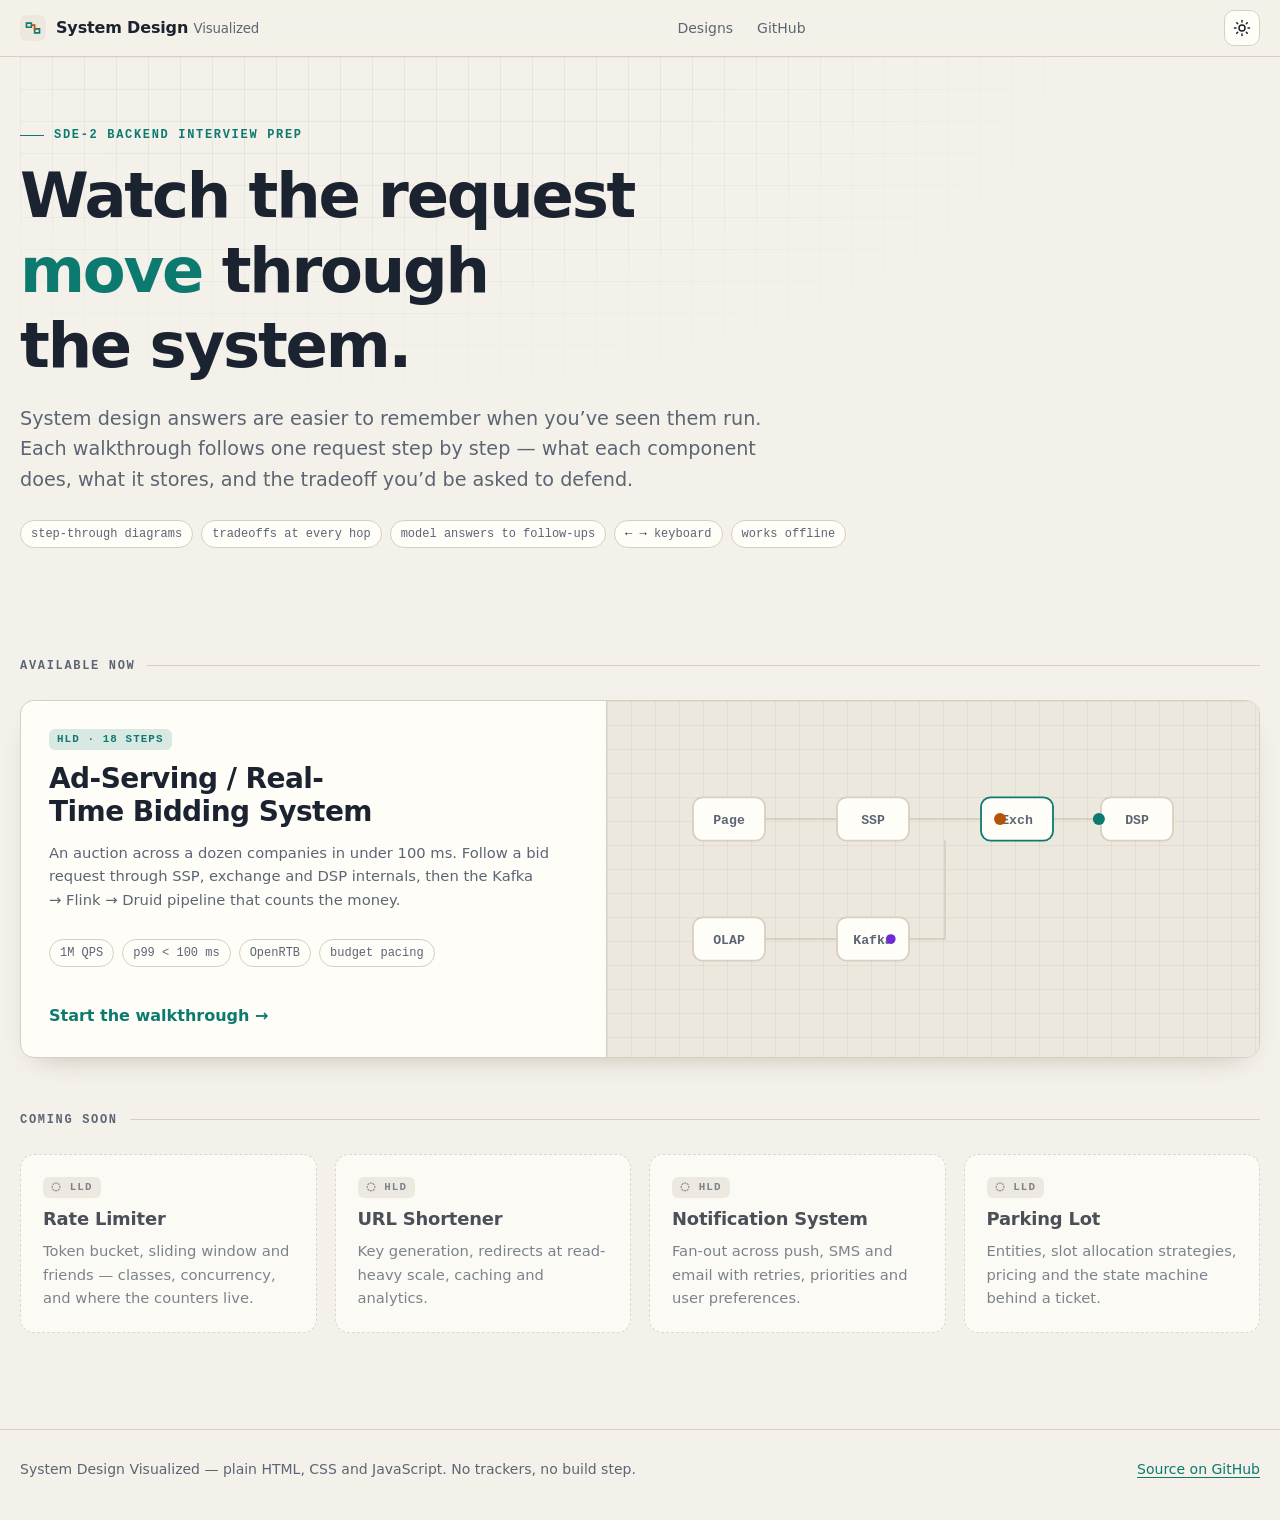
==== index.html @ bc191d5d "Build System Design Visualized: animation engine, landing page and RTB walkthrough - assets/engine.j" ====
<!doctype html>
<html lang="en">
<head>
  <meta charset="utf-8">
  <meta name="viewport" content="width=device-width, initial-scale=1">
  <title>System Design Visualized — animated walkthroughs for backend interviews</title>
  <meta name="description" content="Animated, interactive system design walkthroughs for SDE-2 backend interview prep. Step through real architectures one request at a time.">
  <meta name="theme-color" content="#0a0e14">
  <!-- Set the theme before first paint to avoid a flash. -->
  <script>(function(){var t;try{t=localStorage.getItem('sdv-theme')}catch(e){}if(!t)t=window.matchMedia&&matchMedia('(prefers-color-scheme: light)').matches?'light':'dark';document.documentElement.dataset.theme=t})()</script>
  <link rel="icon" href="data:image/svg+xml,%3Csvg xmlns='http://www.w3.org/2000/svg' viewBox='0 0 32 32'%3E%3Crect width='32' height='32' rx='8' fill='%230a0e14'/%3E%3Cpath d='M8 10h6v5H8zM18 17h6v5h-6z' fill='none' stroke='%235eead4' stroke-width='2'/%3E%3Cpath d='M14 12.5h4v7' fill='none' stroke='%23fbbf24' stroke-width='2'/%3E%3C/svg%3E">
  <link rel="stylesheet" href="assets/style.css">
</head>
<body>

<header class="topbar">
  <div class="wrap topbar-inner">
    <a class="brand" href="index.html">
      <svg class="brand-mark" viewBox="0 0 32 32" aria-hidden="true"><rect width="32" height="32" rx="8" fill="var(--surface-2)"/><path d="M8 10h6v5H8zM18 17h6v5h-6z" fill="none" stroke="var(--accent)" stroke-width="2"/><path d="M14 12.5h4v7" fill="none" stroke="var(--money)" stroke-width="2"/></svg>
      <span>System Design <small>Visualized</small></span>
    </a>
    <nav class="topnav" aria-label="Site">
      <a href="#designs">Designs</a>
      <a href="https://github.com/Maruthi-Teja/system-design-visualized">GitHub</a>
    </nav>
    <button class="theme-toggle" type="button" data-theme-toggle aria-label="Toggle dark / light mode">
      <svg class="icon-moon" viewBox="0 0 24 24" fill="none" stroke="currentColor" stroke-width="2" stroke-linecap="round" stroke-linejoin="round" aria-hidden="true"><path d="M21 12.8A9 9 0 1 1 11.2 3a7 7 0 0 0 9.8 9.8z"/></svg>
      <svg class="icon-sun" viewBox="0 0 24 24" fill="none" stroke="currentColor" stroke-width="2" stroke-linecap="round" aria-hidden="true"><circle cx="12" cy="12" r="4"/><path d="M12 2v2M12 20v2M4.9 4.9l1.4 1.4M17.7 17.7l1.4 1.4M2 12h2M20 12h2M4.9 19.1l1.4-1.4M17.7 6.3l1.4-1.4"/></svg>
    </button>
  </div>
</header>

<main>
  <section class="wrap hero">
    <p class="eyebrow">SDE-2 backend interview prep</p>
    <h1>Watch the request <em>move</em> through the system.</h1>
    <p class="lede">System design answers are easier to remember when you’ve seen them run. Each walkthrough follows one request step by step — what each component does, what it stores, and the tradeoff you’d be asked to defend.</p>
    <ul class="chips">
      <li class="chip">step-through diagrams</li>
      <li class="chip">tradeoffs at every hop</li>
      <li class="chip">model answers to follow-ups</li>
      <li class="chip"><b>←</b> <b>→</b> keyboard</li>
      <li class="chip">works offline</li>
    </ul>
  </section>

  <section class="wrap" id="designs">
    <h2 class="section-label">Available now</h2>
    <div class="cards">
      <a class="card card-live" href="designs/rtb.html">
        <div class="card-body">
          <span class="card-tag">HLD · 18 steps</span>
          <h3>Ad-Serving / Real-Time Bidding System</h3>
          <p>An auction across a dozen companies in under 100 ms. Follow a bid request through SSP, exchange and DSP internals, then the Kafka → Flink → Druid pipeline that counts the money.</p>
          <ul class="chips" style="margin-top:4px">
            <li class="chip">1M QPS</li><li class="chip">p99 &lt; 100 ms</li><li class="chip">OpenRTB</li><li class="chip">budget pacing</li>
          </ul>
          <span class="card-cta">Start the walkthrough <span aria-hidden="true">→</span></span>
        </div>
        <!-- Decorative mini-diagram: three packets looping through a tiny version of the flow. -->
        <div class="card-art" aria-hidden="true">
          <svg viewBox="0 0 420 200">
            <path id="art-p1" class="a-line" d="M70,50 H130 M190,50 H250 M310,50 H350"/>
            <path class="a-line" d="M220,68 V150 H190 M130,150 H70"/>
            <path id="art-hot" d="M40,50 H380" fill="none"/>
            <path id="art-win" d="M380,50 H40" fill="none"/>
            <path id="art-async" d="M220,68 V150 H40" fill="none"/>
            <rect class="a-box" x="10" y="32" width="60" height="36" rx="8"/><text class="a-text" x="40" y="54">Page</text>
            <rect class="a-box" x="130" y="32" width="60" height="36" rx="8"/><text class="a-text" x="160" y="54">SSP</text>
            <rect class="a-box a-hot" x="250" y="32" width="60" height="36" rx="8"/><text class="a-text" x="280" y="54">Exch</text>
            <rect class="a-box" x="350" y="32" width="60" height="36" rx="8"/><text class="a-text" x="380" y="54">DSP</text>
            <rect class="a-box" x="130" y="132" width="60" height="36" rx="8"/><text class="a-text" x="160" y="154">Kafka</text>
            <rect class="a-box" x="10" y="132" width="60" height="36" rx="8"/><text class="a-text" x="40" y="154">OLAP</text>
            <circle class="a-dot" r="5"><animateMotion dur="2.6s" repeatCount="indefinite" keyPoints="0;1;1" keyTimes="0;0.7;1" calcMode="linear"><mpath href="#art-hot"/></animateMotion></circle>
            <circle class="a-dot-2" r="5"><animateMotion dur="2.6s" repeatCount="indefinite" keyPoints="0;0;1" keyTimes="0;0.45;1" calcMode="linear"><mpath href="#art-win"/></animateMotion></circle>
            <circle class="a-dot-3" r="4"><animateMotion dur="3.4s" repeatCount="indefinite"><mpath href="#art-async"/></animateMotion></circle>
          </svg>
        </div>
      </a>
    </div>

    <h2 class="section-label">Coming soon</h2>
    <div class="cards">
      <div class="card card-soon">
        <span class="card-tag">LLD</span>
        <h3>Rate Limiter</h3>
        <p>Token bucket, sliding window and friends — classes, concurrency, and where the counters live.</p>
      </div>
      <div class="card card-soon">
        <span class="card-tag">HLD</span>
        <h3>URL Shortener</h3>
        <p>Key generation, redirects at read-heavy scale, caching and analytics.</p>
      </div>
      <div class="card card-soon">
        <span class="card-tag">HLD</span>
        <h3>Notification System</h3>
        <p>Fan-out across push, SMS and email with retries, priorities and user preferences.</p>
      </div>
      <div class="card card-soon">
        <span class="card-tag">LLD</span>
        <h3>Parking Lot</h3>
        <p>Entities, slot allocation strategies, pricing and the state machine behind a ticket.</p>
      </div>
    </div>
  </section>
</main>

<footer class="footer">
  <div class="wrap">
    <span>System Design Visualized — plain HTML, CSS and JavaScript. No trackers, no build step.</span>
    <a href="https://github.com/Maruthi-Teja/system-design-visualized">Source on GitHub</a>
  </div>
</footer>

<script src="assets/engine.js"></script>
</body>
</html>
---- assets/style.css ----
/* ==========================================================================
   system-design-visualized — shared styles
   1. Tokens (dark + light)   2. Base   3. Site chrome   4. Landing page
   5. Content blocks          6. Walkthrough engine (.sdv-*)   7. Motion / print
   ========================================================================== */

/* ---------- 1. Tokens ---------- */
:root {
  --bg: #0a0e14;
  --bg-grid: rgba(255, 255, 255, 0.035);
  --surface: #111722;
  --surface-2: #18202e;
  --line: #263246;
  --text: #e7ecf3;
  --muted: #8d99ab;
  --accent: #5eead4;        /* hot path / primary */
  --accent-ink: #04201c;    /* text on accent */
  --money: #fbbf24;         /* bids, wins, spend */
  --async: #a78bfa;         /* off-hot-path pipeline */
  --danger: #f87171;
  --shadow: 0 1px 0 rgba(255, 255, 255, 0.04) inset, 0 12px 32px -16px rgba(0, 0, 0, 0.7);
  --radius: 14px;
  --font: ui-sans-serif, system-ui, -apple-system, "Segoe UI", Roboto, "Helvetica Neue", Arial, sans-serif;
  --mono: ui-monospace, "SF Mono", SFMono-Regular, Menlo, Consolas, "Liberation Mono", monospace;
  color-scheme: dark;
}

:root[data-theme="light"] {
  --bg: #f4f1ea;
  --bg-grid: rgba(28, 35, 48, 0.05);
  --surface: #fffdf8;
  --surface-2: #ece8de;
  --line: #d6d0c1;
  --text: #1b2230;
  --muted: #5c6574;
  --accent: #0d7a70;
  --accent-ink: #ffffff;
  --money: #b45309;
  --async: #6d28d9;
  --danger: #b91c1c;
  --shadow: 0 1px 0 rgba(255, 255, 255, 0.7) inset, 0 12px 28px -18px rgba(40, 30, 10, 0.35);
  color-scheme: light;
}

/* ---------- 2. Base ---------- */
*, *::before, *::after { box-sizing: border-box; }

html { scroll-behavior: smooth; scroll-padding-top: 72px; -webkit-text-size-adjust: 100%; }

body {
  margin: 0;
  background: var(--bg);
  color: var(--text);
  font: 16px/1.6 var(--font);
  -webkit-font-smoothing: antialiased;
  transition: background-color 0.25s, color 0.25s;
}

h1, h2, h3, h4 { line-height: 1.2; margin: 0; text-wrap: balance; }
p { margin: 0 0 0.8em; }
p:last-child { margin-bottom: 0; }
a { color: var(--accent); text-underline-offset: 3px; }
code, kbd, pre { font-family: var(--mono); }
:not(pre) > code {
  font-size: 0.86em; padding: 0.1em 0.38em; border-radius: 5px;
  background: var(--surface-2); border: 1px solid var(--line);
  overflow-wrap: anywhere;
}
kbd {
  font-size: 0.75em; padding: 0.1em 0.45em; border-radius: 5px;
  border: 1px solid var(--line); border-bottom-width: 2px; background: var(--surface);
}
:focus-visible { outline: 2px solid var(--accent); outline-offset: 2px; border-radius: 6px; }

.wrap { width: min(1320px, 100% - 40px); margin-inline: auto; }
.wrap-narrow { width: min(1040px, 100% - 40px); margin-inline: auto; }

/* ---------- 3. Site chrome ---------- */
.topbar {
  position: sticky; top: 0; z-index: 20;
  background: color-mix(in srgb, var(--bg) 82%, transparent);
  backdrop-filter: blur(12px); -webkit-backdrop-filter: blur(12px);
  border-bottom: 1px solid var(--line);
}
.topbar-inner { display: flex; align-items: center; gap: 18px; height: 56px; }
.brand {
  display: inline-flex; align-items: center; gap: 10px; flex: none;
  color: var(--text); text-decoration: none; font-weight: 700; letter-spacing: -0.01em;
}
.brand-mark { width: 26px; height: 26px; flex: none; }
.brand small { color: var(--muted); font-weight: 500; }
.topnav {
  display: flex; gap: 4px; margin-left: auto; min-width: 0;
  overflow-x: auto; scrollbar-width: none;
}
.topnav::-webkit-scrollbar { display: none; }
.topnav a {
  color: var(--muted); text-decoration: none; font-size: 0.875rem; white-space: nowrap;
  padding: 6px 10px; border-radius: 8px;
}
.topnav a:hover { color: var(--text); background: var(--surface-2); }
.theme-toggle {
  flex: none; width: 36px; height: 36px; border-radius: 10px; cursor: pointer;
  border: 1px solid var(--line); background: var(--surface); color: var(--text);
  display: grid; place-items: center;
}
.topnav + .theme-toggle { margin-left: 0; }
.topbar-inner > .theme-toggle:only-of-type { margin-left: auto; }
.theme-toggle svg { width: 18px; height: 18px; }
.theme-toggle .icon-sun { display: none; }
:root[data-theme="light"] .theme-toggle .icon-sun { display: block; }
:root[data-theme="light"] .theme-toggle .icon-moon { display: none; }

.footer {
  margin-top: 96px; padding: 28px 0 40px; border-top: 1px solid var(--line);
  color: var(--muted); font-size: 0.875rem;
}
.footer .wrap { display: flex; flex-wrap: wrap; gap: 8px 24px; justify-content: space-between; }

/* ---------- 4. Landing page ---------- */
.hero { padding: 72px 0 40px; position: relative; }
.hero::before {            /* faint blueprint grid behind the hero */
  content: ""; position: absolute; inset: 0; z-index: -1;
  background-image:
    linear-gradient(var(--bg-grid) 1px, transparent 1px),
    linear-gradient(90deg, var(--bg-grid) 1px, transparent 1px);
  background-size: 32px 32px;
  -webkit-mask-image: radial-gradient(ellipse 80% 90% at 30% 0%, #000 30%, transparent 75%);
          mask-image: radial-gradient(ellipse 80% 90% at 30% 0%, #000 30%, transparent 75%);
}
.eyebrow {
  font: 600 0.75rem/1 var(--mono); letter-spacing: 0.14em; text-transform: uppercase;
  color: var(--accent); margin-bottom: 18px; display: flex; align-items: center; gap: 10px;
}
.eyebrow::before { content: ""; width: 24px; height: 1px; background: currentColor; }
.hero h1 { font-size: clamp(2.1rem, 5.4vw, 3.9rem); letter-spacing: -0.035em; max-width: 17ch; }
.hero h1 em { font-style: normal; color: var(--accent); }
.lede { font-size: clamp(1.02rem, 1.6vw, 1.2rem); color: var(--muted); max-width: 62ch; margin-top: 20px; }

.chips { display: flex; flex-wrap: wrap; gap: 8px; margin-top: 24px; padding: 0; list-style: none; }
.chip {
  font: 500 0.75rem/1 var(--mono); padding: 7px 10px; border-radius: 999px;
  border: 1px solid var(--line); color: var(--muted); background: var(--surface);
}
.chip b { color: var(--text); font-weight: 600; }

.cards { display: grid; gap: 18px; grid-template-columns: repeat(12, 1fr); margin-top: 28px; }
.card {
  grid-column: span 3; position: relative; display: flex; flex-direction: column; gap: 10px;
  padding: 22px; border-radius: var(--radius); border: 1px solid var(--line);
  background: var(--surface); box-shadow: var(--shadow); color: inherit; text-decoration: none;
}
.card h3 { font-size: 1.12rem; letter-spacing: -0.01em; }
.card p { color: var(--muted); font-size: 0.92rem; }
.card-tag {
  align-self: flex-start; font: 600 0.68rem/1 var(--mono); letter-spacing: 0.1em; text-transform: uppercase;
  padding: 5px 8px; border-radius: 6px; background: var(--surface-2); color: var(--muted);
}
.card-live { grid-column: span 12; flex-direction: row; gap: 28px; align-items: stretch; padding: 0; overflow: hidden;
  transition: border-color 0.2s, transform 0.2s; }
.card-live:hover { border-color: var(--accent); transform: translateY(-2px); }
.card-live .card-body { padding: 28px; flex: 1 1 46%; display: flex; flex-direction: column; gap: 12px; }
.card-live h3 { font-size: clamp(1.3rem, 2.4vw, 1.75rem); letter-spacing: -0.02em; }
.card-live .card-tag { background: color-mix(in srgb, var(--accent) 16%, transparent); color: var(--accent); }
.card-cta { margin-top: auto; padding-top: 8px; font-weight: 600; color: var(--accent); }
.card-cta span { display: inline-block; transition: transform 0.2s; }
.card-live:hover .card-cta span { transform: translateX(4px); }
.card-art {
  flex: 1 1 54%; min-height: 220px; border-left: 1px solid var(--line);
  background:
    linear-gradient(var(--bg-grid) 1px, transparent 1px) 0 0 / 24px 24px,
    linear-gradient(90deg, var(--bg-grid) 1px, transparent 1px) 0 0 / 24px 24px,
    var(--surface-2);
  display: grid; place-items: center; padding: 16px;
}
.card-art svg { width: 100%; height: auto; max-height: 240px; }
.card-art .a-box { fill: var(--surface); stroke: var(--line); stroke-width: 1.5; }
.card-art .a-hot { stroke: var(--accent); }
.card-art .a-line { stroke: var(--line); stroke-width: 1.5; fill: none; }
.card-art .a-text { fill: var(--muted); font: 600 11px var(--mono); text-anchor: middle; }
.card-art .a-dot { fill: var(--accent); }
.card-art .a-dot-2 { fill: var(--money); }
.card-art .a-dot-3 { fill: var(--async); }
.card-soon { opacity: 0.78; border-style: dashed; box-shadow: none; }
.card-soon .card-tag::before { content: "◌ "; }

.section-label {
  font: 600 0.75rem/1 var(--mono); letter-spacing: 0.14em; text-transform: uppercase; color: var(--muted);
  margin-top: 56px; display: flex; align-items: center; gap: 12px;
}
.section-label::after { content: ""; flex: 1; height: 1px; background: var(--line); }

/* ---------- 5. Content blocks (design pages) ---------- */
.page-hero { padding: 56px 0 8px; }
.page-hero h1 { font-size: clamp(1.9rem, 4.4vw, 3.1rem); letter-spacing: -0.03em; max-width: 22ch; }
.crumb { font: 500 0.8rem var(--mono); color: var(--muted); margin-bottom: 18px; }
.crumb a { color: var(--muted); }

.section { padding-top: 72px; }
.section-head { display: flex; align-items: baseline; gap: 14px; margin-bottom: 22px; }
.section-head .num { font: 600 0.85rem var(--mono); color: var(--accent); }
.section-head h2 { font-size: clamp(1.4rem, 2.6vw, 1.9rem); letter-spacing: -0.02em; }
.section-intro { color: var(--muted); max-width: 72ch; margin: -8px 0 24px; }

.grid-2 { display: grid; gap: 18px; grid-template-columns: repeat(2, minmax(0, 1fr)); }
.grid-3 { display: grid; gap: 18px; grid-template-columns: repeat(3, minmax(0, 1fr)); }

.block {
  background: var(--surface); border: 1px solid var(--line); border-radius: var(--radius);
  padding: 22px; box-shadow: var(--shadow); min-width: 0;
}
.block > h3 { font-size: 1rem; margin-bottom: 14px; display: flex; align-items: center; gap: 10px; }
.block > h3 .pill {
  font: 600 0.66rem/1 var(--mono); letter-spacing: 0.1em; text-transform: uppercase;
  padding: 4px 7px; border-radius: 5px; color: var(--accent);
  background: color-mix(in srgb, var(--accent) 14%, transparent);
}
.block > h3 .pill.is-money { color: var(--money); background: color-mix(in srgb, var(--money) 14%, transparent); }
.block > h3 .pill.is-async { color: var(--async); background: color-mix(in srgb, var(--async) 14%, transparent); }
.block > h3 .pill.is-danger { color: var(--danger); background: color-mix(in srgb, var(--danger) 14%, transparent); }

.checklist { list-style: none; margin: 0; padding: 0; display: grid; gap: 10px; }
.checklist li { padding-left: 26px; position: relative; font-size: 0.95rem; }
.checklist li::before {
  content: ""; position: absolute; left: 2px; top: 0.5em; width: 12px; height: 7px;
  border-left: 2px solid var(--accent); border-bottom: 2px solid var(--accent);
  transform: rotate(-45deg) translateY(-2px);
}
.checklist.is-out li::before {
  border: 0; width: 12px; height: 2px; background: var(--muted); transform: none; top: 0.75em;
}
.checklist b { font-weight: 650; }
.checklist li span { color: var(--muted); }

/* Stat tiles for the back-of-envelope numbers */
.stats { display: grid; gap: 14px; grid-template-columns: repeat(4, minmax(0, 1fr)); margin-bottom: 18px; }
.stat {
  padding: 18px; border-radius: var(--radius); border: 1px solid var(--line); background: var(--surface);
  box-shadow: var(--shadow);
}
.stat-label { font: 600 0.7rem/1.3 var(--mono); letter-spacing: 0.08em; text-transform: uppercase; color: var(--muted); }
.stat-value { font-size: clamp(1.5rem, 2.6vw, 2rem); font-weight: 700; letter-spacing: -0.03em; margin-top: 8px;
  font-variant-numeric: tabular-nums; }
.stat-value small { font-size: 0.5em; font-weight: 600; color: var(--muted); letter-spacing: 0; margin-left: 3px; }
.stat-note { font-size: 0.82rem; color: var(--muted); margin-top: 4px; }

.math { list-style: none; margin: 0; padding: 0; font-size: 0.9rem; }
.math li {
  display: grid; grid-template-columns: minmax(0, 1fr) auto; gap: 4px 16px; padding: 9px 0;
  border-bottom: 1px dashed var(--line);
}
.math li:last-child { border-bottom: 0; }
.math .calc { color: var(--muted); font: 0.8rem var(--mono); grid-column: 1 / -1; }
.math .res { font: 600 0.86rem var(--mono); color: var(--accent); white-space: nowrap; }

/* Data-model entity cards */
.entities { display: grid; gap: 14px; grid-template-columns: repeat(3, minmax(0, 1fr)); }
.entity { border: 1px solid var(--line); border-radius: 12px; background: var(--surface); overflow: hidden; min-width: 0; }
.entity header {
  display: flex; justify-content: space-between; align-items: center; gap: 8px;
  padding: 10px 14px; background: var(--surface-2); border-bottom: 1px solid var(--line);
  font: 650 0.86rem var(--mono);
}
.entity header span { font-weight: 500; font-size: 0.7rem; color: var(--muted); text-align: right; }
.entity ul { list-style: none; margin: 0; padding: 10px 14px; font: 0.78rem/1.75 var(--mono); }
.entity li { display: flex; justify-content: space-between; gap: 10px; }
.entity li i { font-style: normal; color: var(--muted); text-align: right; }
.entity li.pk b { color: var(--money); }
.entity li.fk b { color: var(--accent); }
.entity li b { font-weight: 500; }
.entity footer { padding: 9px 14px; border-top: 1px dashed var(--line); font-size: 0.8rem; color: var(--muted); }

/* Code blocks */
.code { border: 1px solid var(--line); border-radius: 12px; overflow: hidden; background: var(--surface); min-width: 0; }
.code-head {
  display: flex; align-items: center; gap: 10px; padding: 9px 14px; font: 600 0.76rem var(--mono);
  background: var(--surface-2); border-bottom: 1px solid var(--line); color: var(--muted);
}
.code-head b { color: var(--text); }
.code-head .verb { color: var(--accent-ink); background: var(--accent); padding: 2px 6px; border-radius: 4px; }
.code pre { margin: 0; padding: 14px; overflow-x: auto; font-size: 0.78rem; line-height: 1.6; tab-size: 2; }
.tok-k { color: var(--accent); } .tok-s { color: var(--text); } .tok-n { color: var(--money); }
.tok-l { color: var(--async); }  .tok-c { color: var(--muted); font-style: italic; }
.code-note { padding: 10px 14px; border-top: 1px dashed var(--line); font-size: 0.83rem; color: var(--muted); }

/* Scaling / failure-mode table */
.table-scroll { overflow-x: auto; border: 1px solid var(--line); border-radius: 12px; background: var(--surface); }
table.modes { border-collapse: collapse; width: 100%; min-width: 640px; font-size: 0.88rem; }
.modes th, .modes td { text-align: left; vertical-align: top; padding: 12px 14px; border-bottom: 1px solid var(--line); }
.modes tr:last-child td { border-bottom: 0; }
.modes th { font: 600 0.7rem var(--mono); letter-spacing: 0.08em; text-transform: uppercase; color: var(--muted); background: var(--surface-2); }
.modes td:first-child { font-weight: 650; white-space: nowrap; }
.modes td:nth-child(2) { color: var(--muted); }

.subhead { font-size: 1.08rem; margin: 40px 0 16px; display: flex; align-items: center; gap: 12px; }
.subhead::after { content: ""; flex: 1; height: 1px; background: var(--line); }

/* "Interviewer asks…" accordion */
.qa { display: grid; gap: 10px; }
.qa details { border: 1px solid var(--line); border-radius: 12px; background: var(--surface); overflow: hidden; }
.qa details[open] { border-color: color-mix(in srgb, var(--accent) 55%, var(--line)); }
.qa summary {
  list-style: none; cursor: pointer; padding: 16px 18px; display: flex; gap: 14px; align-items: baseline;
  font-weight: 650; font-size: 0.98rem;
}
.qa summary::-webkit-details-marker { display: none; }
.qa summary .q-num { font: 600 0.78rem var(--mono); color: var(--accent); flex: none; }
.qa summary::after {
  content: "+"; margin-left: auto; flex: none; font: 400 1.3rem/1 var(--mono); color: var(--muted);
  transition: transform 0.2s;
}
.qa details[open] summary::after { transform: rotate(45deg); }
.qa .answer { padding: 0 18px 18px 50px; color: var(--muted); font-size: 0.93rem; max-width: 86ch; }
.qa .answer b, .qa .answer strong { color: var(--text); font-weight: 650; }
.qa .answer ul { margin: 0.4em 0 0.8em; padding-left: 1.2em; }
.qa .answer li { margin-bottom: 0.3em; }
.qa .tag-line { font: 600 0.72rem var(--mono); color: var(--accent); letter-spacing: 0.04em; margin-bottom: 6px; }

/* ---------- 6. Walkthrough engine ---------- */
.sdv { --tone: var(--accent); }

/* Budget bar */
.sdv-budget {
  background: var(--surface); border: 1px solid var(--line); border-radius: var(--radius);
  padding: 14px 18px 26px; margin-bottom: 14px; box-shadow: var(--shadow);
}
.sdv-budget-head { display: flex; align-items: baseline; gap: 12px; margin-bottom: 10px; flex-wrap: wrap; }
.sdv-budget-label { font: 600 0.7rem var(--mono); letter-spacing: 0.1em; text-transform: uppercase; color: var(--muted); }
.sdv-budget-note { font-size: 0.84rem; color: var(--muted); flex: 1; min-width: 0; }
.sdv-delta { font: 600 0.76rem var(--mono); color: var(--accent); margin-right: 4px; }
.sdv-budget-readout { font: 0.84rem var(--mono); color: var(--muted); font-variant-numeric: tabular-nums; margin-left: auto; }
.sdv-budget-readout b { font-size: 1.25rem; color: var(--text); }
.sdv-budget-track { position: relative; height: 10px; border-radius: 999px; background: var(--surface-2); }
.sdv-budget-fill {
  position: absolute; inset: 0; border-radius: 999px; transform-origin: left center; transform: scaleX(0);
  background: linear-gradient(90deg, var(--accent), color-mix(in srgb, var(--accent) 60%, var(--money)));
  transition: transform 0.6s cubic-bezier(0.22, 1, 0.36, 1), filter 0.3s, opacity 0.3s;
}
.sdv-budget.is-warn .sdv-budget-fill { background: linear-gradient(90deg, var(--accent), var(--money)); }
.sdv-budget.is-off .sdv-budget-fill { opacity: 0.45; filter: saturate(0.4); }
.sdv-budget.is-off .sdv-budget-readout b { color: var(--muted); }
.sdv-budget-ticks span { position: absolute; top: 0; width: 1px; height: 10px; background: color-mix(in srgb, var(--bg) 60%, transparent); }
.sdv-budget-ticks i {
  position: absolute; top: 14px; left: 0; transform: translateX(-50%); font: normal 0.66rem var(--mono); color: var(--muted);
}
.sdv-budget-ticks span:first-child i { transform: none; }
.sdv-budget-ticks span:last-child i { transform: translateX(-100%); }

/* Layout: diagram + side panel */
.sdv-main { display: grid; grid-template-columns: minmax(0, 1fr) 372px; gap: 14px; align-items: start; }
.sdv-stage {
  background: var(--surface); border: 1px solid var(--line); border-radius: var(--radius);
  box-shadow: var(--shadow); min-width: 0; overflow: hidden;
}
.sdv-canvas {
  overflow-x: auto; overscroll-behavior-x: contain;
  background:
    linear-gradient(var(--bg-grid) 1px, transparent 1px) 0 0 / 24px 24px,
    linear-gradient(90deg, var(--bg-grid) 1px, transparent 1px) 0 0 / 24px 24px;
}
.sdv-canvas:focus-visible { outline-offset: -2px; }
.sdv-svg { display: block; width: 100%; min-width: 760px; height: auto; aspect-ratio: var(--sdv-ratio); }

/* Groups */
.sdv-group rect { fill: color-mix(in srgb, var(--surface-2) 50%, transparent); stroke: var(--line); stroke-width: 1.5; stroke-dasharray: 6 6; }
.sdv-group text { font: 600 11px var(--mono); letter-spacing: 0.1em; text-transform: uppercase; fill: var(--muted); }

/* Nodes */
.sdv-node { cursor: pointer; opacity: 0.5; transition: opacity 0.35s; }
.sdv-node.is-done, .sdv-node.is-active { opacity: 1; }
.sdv-node-box { fill: var(--surface); stroke: var(--line); stroke-width: 1.5; transition: stroke 0.3s, fill 0.3s; }
.sdv-node-lid { fill: none; stroke: var(--line); stroke-width: 1.5; transition: stroke 0.3s; }
.sdv-node-glow { fill: var(--tone); opacity: 0; transition: opacity 0.35s; }
.sdv-node-title { font: 650 13px var(--font); fill: var(--text); text-anchor: middle; pointer-events: none; }
.sdv-node-sub { font: 500 10px var(--mono); fill: var(--muted); text-anchor: middle; pointer-events: none; }
.sdv-node:hover .sdv-node-box { stroke: var(--muted); }
.sdv-node.is-async { --tone: var(--async); }
.sdv-node.is-done .sdv-node-box, .sdv-node.is-done .sdv-node-lid { stroke: color-mix(in srgb, var(--muted) 70%, var(--line)); }
.sdv-node.is-active .sdv-node-box { stroke: var(--tone); stroke-width: 2; fill: color-mix(in srgb, var(--tone) 12%, var(--surface)); }
.sdv-node.is-active .sdv-node-lid { stroke: var(--tone); stroke-width: 2; }
.sdv-node.is-active .sdv-node-glow { opacity: 0.2; animation: sdv-pulse 1.8s ease-in-out infinite; }
.sdv-node.is-fail { opacity: 1; --tone: var(--danger); }
.sdv-node.is-fail .sdv-node-box { stroke: var(--danger); stroke-dasharray: 5 4; fill: color-mix(in srgb, var(--danger) 10%, var(--surface)); }
.sdv-node.is-fail .sdv-node-title { fill: var(--danger); text-decoration: line-through; }
@keyframes sdv-pulse { 0%, 100% { opacity: 0.1; } 50% { opacity: 0.26; } }

/* Edges */
.sdv-edge { --tone: var(--accent); }
.sdv-edge[data-tone="money"] { --tone: var(--money); }
.sdv-edge[data-tone="async"] { --tone: var(--async); }
.sdv-edge[data-tone="danger"] { --tone: var(--danger); }
.sdv-edge-line { fill: none; stroke: var(--line); stroke-width: 1.5; opacity: 0.75; transition: stroke 0.3s, opacity 0.3s; }
.sdv-edge.is-dashed .sdv-edge-line { stroke-dasharray: 2 5; stroke-linecap: round; }
.sdv-edge.is-done .sdv-edge-line { stroke: var(--muted); opacity: 0.8; }
.sdv-edge.is-active .sdv-edge-line {
  stroke: var(--tone); stroke-width: 2; opacity: 1; stroke-dasharray: 7 6; animation: sdv-flow 0.8s linear infinite;
}
.sdv-edge.is-active.is-reverse .sdv-edge-line { animation-direction: reverse; }
@keyframes sdv-flow { to { stroke-dashoffset: -13; } }
.sdv-edge-label {
  font: 600 9.5px var(--mono); fill: var(--muted); text-anchor: middle;
  paint-order: stroke; stroke: var(--surface); stroke-width: 4px; stroke-linejoin: round;
}
.sdv-edge.is-active .sdv-edge-label { fill: var(--tone); }
.sdv-arrow-idle { fill: var(--line); }
.sdv-arrow-done { fill: var(--muted); }
.sdv-arrow-active { fill: var(--accent); }

/* Packets */
.sdv-packet { --tone: var(--accent); opacity: 0; pointer-events: none; }
.sdv-packet[data-tone="money"] { --tone: var(--money); }
.sdv-packet[data-tone="async"] { --tone: var(--async); }
.sdv-packet[data-tone="danger"] { --tone: var(--danger); }
.sdv-packet-head { fill: var(--tone); stroke: var(--surface); stroke-width: 1.5; }
.sdv-packet-tail { fill: var(--tone); opacity: 0.55; }
.sdv-packet-halo { fill: var(--tone); opacity: 0.22; }

/* Controls */
.sdv-controls {
  display: flex; align-items: center; gap: 8px; flex-wrap: wrap;
  padding: 12px 14px; border-top: 1px solid var(--line);
}
.sdv-btn {
  font: 600 0.86rem var(--font); color: var(--text); background: var(--surface-2);
  border: 1px solid var(--line); border-radius: 10px; padding: 9px 14px; min-height: 40px; cursor: pointer;
  display: inline-flex; align-items: center; gap: 7px; transition: background-color 0.15s, border-color 0.15s, transform 0.1s;
}
.sdv-btn:hover:not(:disabled) { border-color: var(--muted); }
.sdv-btn:active:not(:disabled) { transform: translateY(1px); }
.sdv-btn:disabled { opacity: 0.4; cursor: not-allowed; }
.sdv-btn-primary { background: var(--accent); border-color: var(--accent); color: var(--accent-ink); }
.sdv-btn-primary:hover:not(:disabled) { border-color: var(--accent); filter: brightness(1.08); }
.sdv-btn-ghost { background: transparent; }
.sdv.is-playing .sdv-btn-ghost[aria-pressed="true"] { border-color: var(--accent); color: var(--accent); }
.sdv-counter { font: 0.8rem var(--mono); color: var(--muted); margin-left: 6px; font-variant-numeric: tabular-nums; }
.sdv-counter b { color: var(--text); }
.sdv-hint { margin-left: auto; font-size: 0.76rem; color: var(--muted); }

/* Timeline dots */
.sdv-timeline { list-style: none; display: flex; flex-wrap: wrap; gap: 6px; margin: 0; padding: 0 14px 14px; }
.sdv-dot {
  --tone: var(--accent);
  width: 30px; height: 30px; border-radius: 8px; cursor: pointer; padding: 0;
  font: 600 0.72rem var(--mono); color: var(--muted); background: transparent; border: 1px solid var(--line);
  transition: background-color 0.2s, color 0.2s, border-color 0.2s;
}
.sdv-dot.is-async { --tone: var(--async); }
.sdv-dot:hover { border-color: var(--tone); color: var(--text); }
.sdv-dot.is-past { background: color-mix(in srgb, var(--tone) 16%, transparent); border-color: transparent; color: var(--tone); }
.sdv-dot.is-current { background: var(--tone); border-color: var(--tone); color: var(--accent-ink); }

/* Side panel */
.sdv-panel {
  background: var(--surface); border: 1px solid var(--line); border-radius: var(--radius);
  box-shadow: var(--shadow); padding: 20px; position: sticky; top: 70px;
  max-height: calc(100vh - 84px); overflow-y: auto;
}
.sdv-panel.is-entering > * { animation: sdv-rise 0.35s cubic-bezier(0.22, 1, 0.36, 1) both; }
.sdv-panel.is-entering > *:nth-child(3) { animation-delay: 0.04s; }
.sdv-panel.is-entering > *:nth-child(4) { animation-delay: 0.08s; }
.sdv-panel.is-entering > *:nth-child(5) { animation-delay: 0.12s; }
@keyframes sdv-rise { from { opacity: 0; transform: translateY(6px); } }
.sdv-panel-head { display: flex; align-items: center; gap: 10px; margin-bottom: 10px; }
.sdv-step-num { font: 700 0.8rem var(--mono); color: var(--muted); }
.sdv-phase {
  font: 600 0.66rem/1 var(--mono); letter-spacing: 0.1em; text-transform: uppercase; padding: 5px 8px; border-radius: 6px;
  color: var(--accent); background: color-mix(in srgb, var(--accent) 14%, transparent);
}
.sdv-phase.is-async { color: var(--async); background: color-mix(in srgb, var(--async) 14%, transparent); }
.sdv-panel-title { font-size: 1.22rem; letter-spacing: -0.015em; margin-bottom: 16px; }
.sdv-panel section { margin-top: 16px; }
.sdv-panel h4 {
  font: 600 0.68rem var(--mono); letter-spacing: 0.12em; text-transform: uppercase; color: var(--muted); margin-bottom: 8px;
}
.sdv-what { font-size: 0.93rem; }
.sdv-data { list-style: none; margin: 0; padding: 0; display: grid; gap: 6px; font-size: 0.86rem; }
.sdv-data li { padding: 7px 10px; border-radius: 8px; background: var(--surface-2); border-left: 2px solid var(--line); }
.sdv-tradeoff {
  font-size: 0.87rem; padding: 10px 12px; border-radius: 10px; margin-bottom: 8px;
  border: 1px solid color-mix(in srgb, var(--money) 35%, var(--line));
  background: color-mix(in srgb, var(--money) 7%, transparent);
}
.sdv-tradeoff strong { display: block; margin-bottom: 3px; color: var(--money); font-size: 0.84rem; }
.sdv-tradeoff p { color: var(--text); opacity: 0.9; }

/* ---------- Responsive ---------- */
@media (max-width: 1120px) {
  .sdv-main { grid-template-columns: minmax(0, 1fr); }
  .sdv-panel { position: static; max-height: none; }
  .entities { grid-template-columns: repeat(2, minmax(0, 1fr)); }
  .stats { grid-template-columns: repeat(2, minmax(0, 1fr)); }
  .card { grid-column: span 6; }
  .card-live { grid-column: span 12; }
}
@media (max-width: 760px) {
  .wrap, .wrap-narrow { width: min(100% - 28px, 1320px); }
  .hero { padding-top: 48px; }
  .grid-2, .grid-3, .entities { grid-template-columns: minmax(0, 1fr); }
  .card { grid-column: span 12; }
  .card-live { flex-direction: column; gap: 0; }
  .card-art { border-left: 0; border-top: 1px solid var(--line); min-height: 0; }
  .brand small { display: none; }
  .section { padding-top: 56px; }
  .sdv-hint { display: none; }
  .sdv-btn-text { display: none; }
  .sdv-controls { gap: 6px; padding: 10px; }
  .sdv-btn { padding: 9px 12px; }
  .sdv-counter { margin-left: auto; }
  .sdv-timeline { padding: 0 10px 12px; }
  .qa .answer { padding-left: 18px; }
  .stat { padding: 14px; }
}
@media (max-width: 420px) {
  .stats { grid-template-columns: minmax(0, 1fr); }
}

/* ---------- 7. Motion / print ---------- */
@media (prefers-reduced-motion: reduce) {
  html { scroll-behavior: auto; }
  *, *::before, *::after { animation: none !important; transition-duration: 0.01ms !important; }
  .sdv-node.is-active .sdv-node-glow { opacity: 0.2; }
  .card-art .a-dot, .card-art .a-dot-2, .card-art .a-dot-3 { display: none; }
}
@media print {
  .topbar, .sdv-controls, .sdv-timeline { display: none; }
  .qa details > .answer { display: block; }
}

/* Narrow screens: give the budget note its own row so it doesn't wrap into a sliver. */
@media (max-width: 760px) {
  .sdv-budget-note { order: 3; flex-basis: 100%; }
}
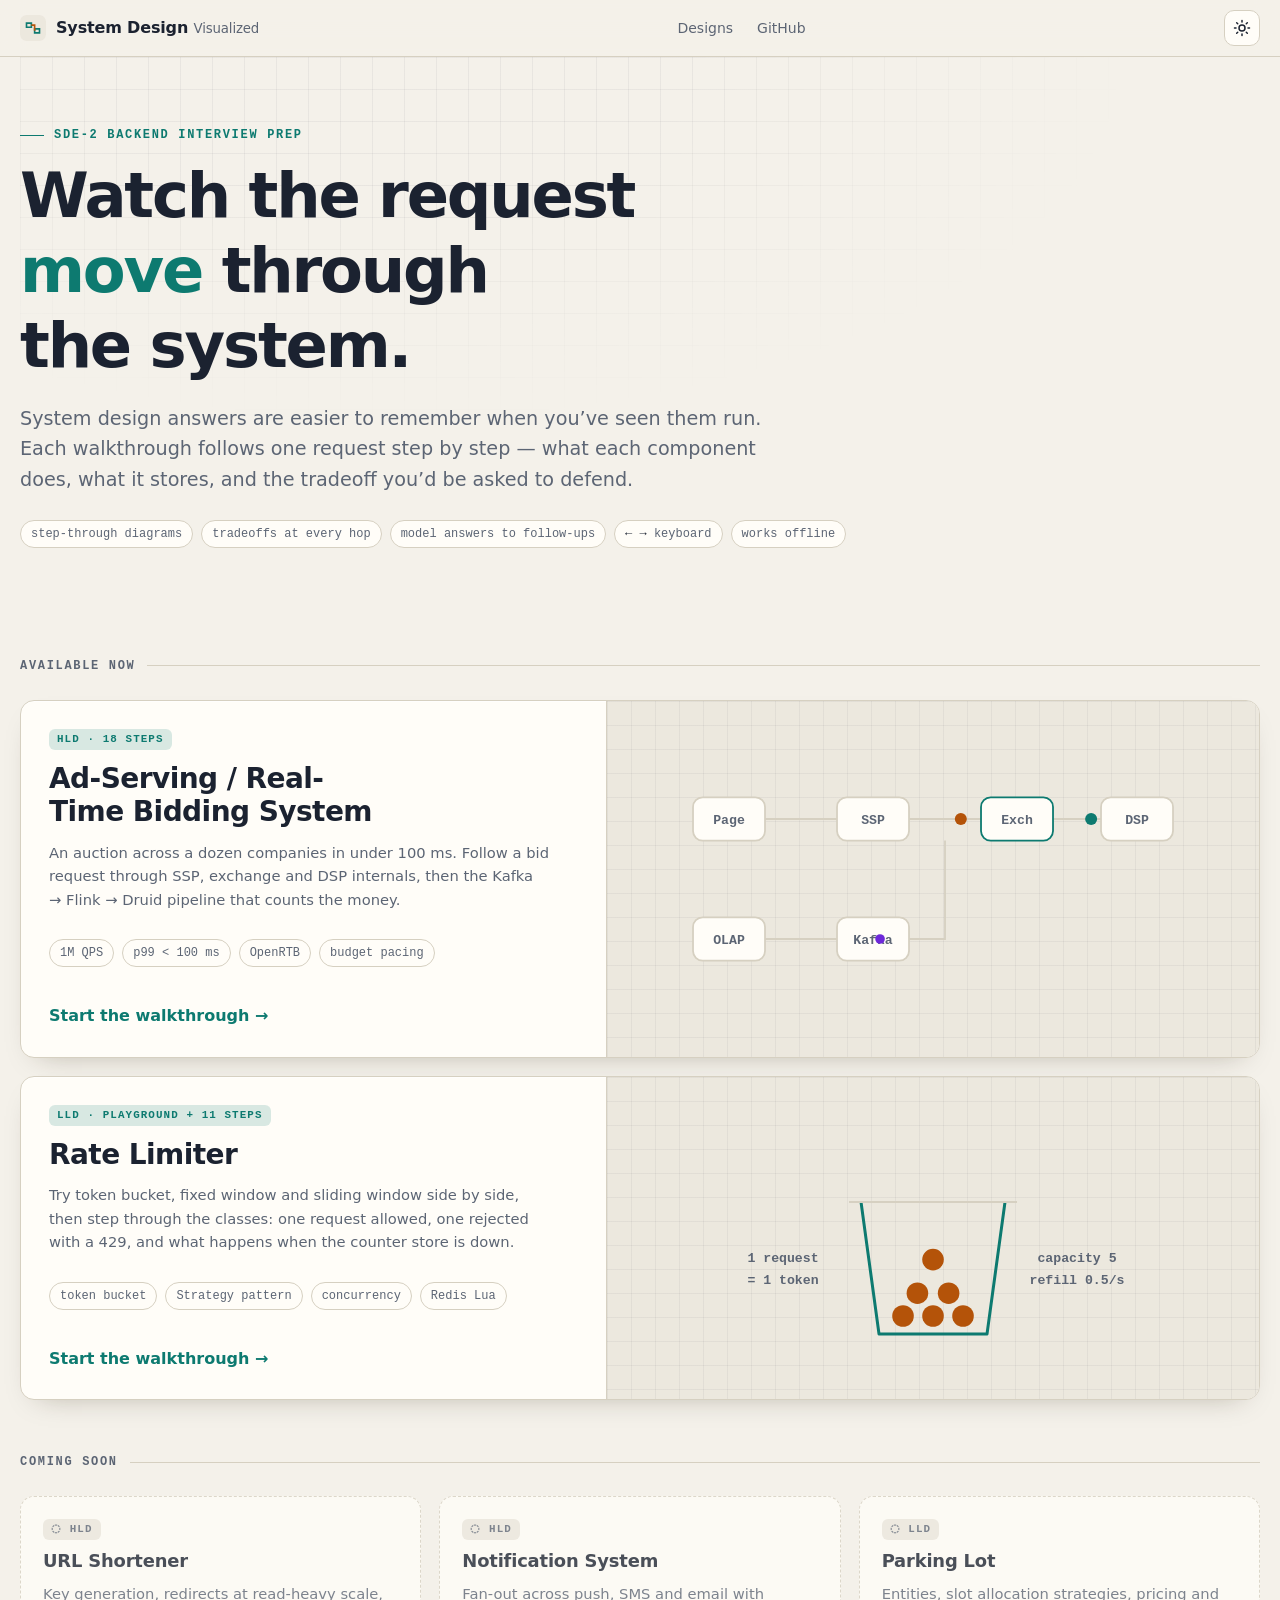
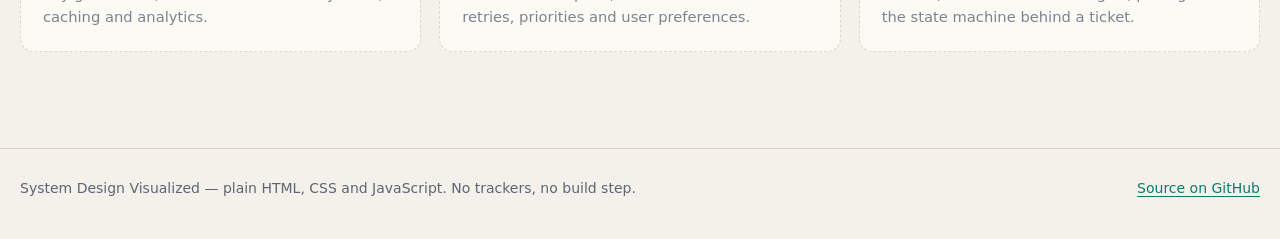
==== commit 4a319a0f: "Add Rate Limiter (LLD) page with algorithm playground - designs/rate-limiter.html: requirements, alg" ====
--- a/index.html
+++ b/index.html
@@ -62,8 +62,8 @@
           <svg viewBox="0 0 420 200">
             <path id="art-p1" class="a-line" d="M70,50 H130 M190,50 H250 M310,50 H350"/>
             <path class="a-line" d="M220,68 V150 H190 M130,150 H70"/>
-            <path id="art-hot" d="M40,50 H380" fill="none"/>
-            <path id="art-win" d="M380,50 H40" fill="none"/>
+            <path id="art-hot" d="M70,50 H350" fill="none"/>
+            <path id="art-win" d="M350,50 H70" fill="none"/>
             <path id="art-async" d="M220,68 V150 H40" fill="none"/>
             <rect class="a-box" x="10" y="32" width="60" height="36" rx="8"/><text class="a-text" x="40" y="54">Page</text>
             <rect class="a-box" x="130" y="32" width="60" height="36" rx="8"/><text class="a-text" x="160" y="54">SSP</text>
@@ -77,15 +77,34 @@
           </svg>
         </div>
       </a>
+      <a class="card card-live" href="designs/rate-limiter.html">
+        <div class="card-body">
+          <span class="card-tag">LLD · playground + 11 steps</span>
+          <h3>Rate Limiter</h3>
+          <p>Try token bucket, fixed window and sliding window side by side, then step through the classes: one request allowed, one rejected with a 429, and what happens when the counter store is down.</p>
+          <ul class="chips" style="margin-top:4px">
+            <li class="chip">token bucket</li><li class="chip">Strategy pattern</li><li class="chip">concurrency</li><li class="chip">Redis Lua</li>
+          </ul>
+          <span class="card-cta">Start the walkthrough <span aria-hidden="true">→</span></span>
+        </div>
+        <!-- Decorative: tokens dripping into a bucket. -->
+        <div class="card-art" aria-hidden="true">
+          <svg viewBox="0 0 420 200">
+            <path id="art-drip" d="M210,10 V118" fill="none"/>
+            <path class="a-bucket" d="M150,70 L165,180 H255 L270,70"/>
+            <path class="a-line" d="M140,70 H280"/>
+            <circle class="a-token" cx="185" cy="165" r="9"/><circle class="a-token" cx="210" cy="165" r="9"/><circle class="a-token" cx="235" cy="165" r="9"/>
+            <circle class="a-token" cx="197" cy="146" r="9"/><circle class="a-token" cx="223" cy="146" r="9"/>
+            <circle class="a-token a-token-move" r="9"><animateMotion dur="1.8s" repeatCount="indefinite" keyPoints="0;1;1" keyTimes="0;0.6;1" calcMode="linear"><mpath href="#art-drip"/></animateMotion></circle>
+            <text class="a-text" x="330" y="120">capacity 5</text><text class="a-text" x="330" y="138">refill 0.5/s</text>
+            <text class="a-text" x="85" y="120">1 request</text><text class="a-text" x="85" y="138">= 1 token</text>
+          </svg>
+        </div>
+      </a>
     </div>
 
     <h2 class="section-label">Coming soon</h2>
     <div class="cards">
-      <div class="card card-soon">
-        <span class="card-tag">LLD</span>
-        <h3>Rate Limiter</h3>
-        <p>Token bucket, sliding window and friends — classes, concurrency, and where the counters live.</p>
-      </div>
       <div class="card card-soon">
         <span class="card-tag">HLD</span>
         <h3>URL Shortener</h3>
--- a/assets/style.css
+++ b/assets/style.css
@@ -146,7 +146,7 @@
 
 .cards { display: grid; gap: 18px; grid-template-columns: repeat(12, 1fr); margin-top: 28px; }
 .card {
-  grid-column: span 3; position: relative; display: flex; flex-direction: column; gap: 10px;
+  grid-column: span 4; position: relative; display: flex; flex-direction: column; gap: 10px;
   padding: 22px; border-radius: var(--radius); border: 1px solid var(--line);
   background: var(--surface); box-shadow: var(--shadow); color: inherit; text-decoration: none;
 }
@@ -530,3 +530,48 @@
 @media (max-width: 760px) {
   .sdv-budget-note { order: 3; flex-basis: 100%; }
 }
+
+/* ---------- 8. Interactive simulator (.sim-*) — used by the Rate Limiter page ---------- */
+.sim { background: var(--surface); border: 1px solid var(--line); border-radius: var(--radius); box-shadow: var(--shadow); overflow: hidden; }
+.sim-tabs { display: flex; gap: 4px; padding: 8px; border-bottom: 1px solid var(--line); background: var(--surface-2); overflow-x: auto; }
+.sim-tab {
+  font: 600 0.84rem var(--font); color: var(--muted); background: transparent; border: 1px solid transparent;
+  border-radius: 9px; padding: 8px 14px; cursor: pointer; white-space: nowrap; min-height: 38px;
+}
+.sim-tab:hover { color: var(--text); }
+.sim-tab[aria-selected="true"] { color: var(--text); background: var(--surface); border-color: var(--line); }
+.sim-body { padding: 20px; display: grid; gap: 20px; }
+.sim-desc { color: var(--muted); font-size: 0.92rem; max-width: 80ch; }
+.sim-desc b { color: var(--text); }
+.sim-gauge-head { display: flex; justify-content: space-between; align-items: baseline; gap: 12px; margin-bottom: 8px; }
+.sim-gauge-head span { font: 600 0.7rem var(--mono); letter-spacing: 0.1em; text-transform: uppercase; color: var(--muted); }
+.sim-gauge-head b { font: 700 1.15rem var(--mono); font-variant-numeric: tabular-nums; }
+.sim-track { height: 14px; border-radius: 999px; background: var(--surface-2); overflow: hidden; }
+.sim-fill { height: 100%; width: 100%; transform-origin: left center; background: var(--accent); border-radius: 999px; }
+.sim-fill.is-full { background: var(--danger); }
+.sim-strip {
+  position: relative; height: 64px; border-radius: 10px; border: 1px solid var(--line); overflow: hidden;
+  background: linear-gradient(90deg, var(--bg-grid) 1px, transparent 1px) 0 0 / 5% 100%, var(--surface-2);
+}
+.sim-strip-labels { display: flex; justify-content: space-between; font: 0.68rem var(--mono); color: var(--muted); margin-top: 6px; }
+.sim-dot {
+  position: absolute; top: 50%; width: 14px; height: 14px; margin: -7px 0 0 -7px; border-radius: 50%;
+  background: var(--accent); border: 2px solid var(--surface);
+}
+.sim-dot.is-denied { background: var(--danger); border-radius: 3px; }
+.sim-boundary { position: absolute; top: 0; bottom: 0; width: 0; border-left: 2px dashed var(--async); opacity: 0.7; }
+.sim-boundary::after { content: "window"; position: absolute; top: 3px; left: 5px; font: 600 0.6rem var(--mono); color: var(--async); }
+.sim-actions { display: flex; flex-wrap: wrap; gap: 8px; align-items: center; }
+.sim-stats { margin-left: auto; font: 0.82rem var(--mono); color: var(--muted); }
+.sim-stats .ok { color: var(--accent); font-weight: 700; }
+.sim-stats .no { color: var(--danger); font-weight: 700; }
+.sim-try { font-size: 0.88rem; padding: 10px 12px; border-radius: 10px; border: 1px solid color-mix(in srgb, var(--money) 35%, var(--line)); background: color-mix(in srgb, var(--money) 7%, transparent); }
+.sim-try strong { color: var(--money); }
+
+/* Comparison table variant: first column isn't forced onto one line on small screens */
+.modes.is-compare td:first-child { white-space: normal; min-width: 150px; }
+.modes .good { color: var(--accent); font-weight: 600; }
+.modes .bad { color: var(--danger); font-weight: 600; }
+.card-art .a-token { fill: var(--money); }
+.card-art .a-bucket { fill: none; stroke: var(--accent); stroke-width: 2.5; stroke-linejoin: round; }
+@media (prefers-reduced-motion: reduce) { .card-art .a-token-move { display: none; } }
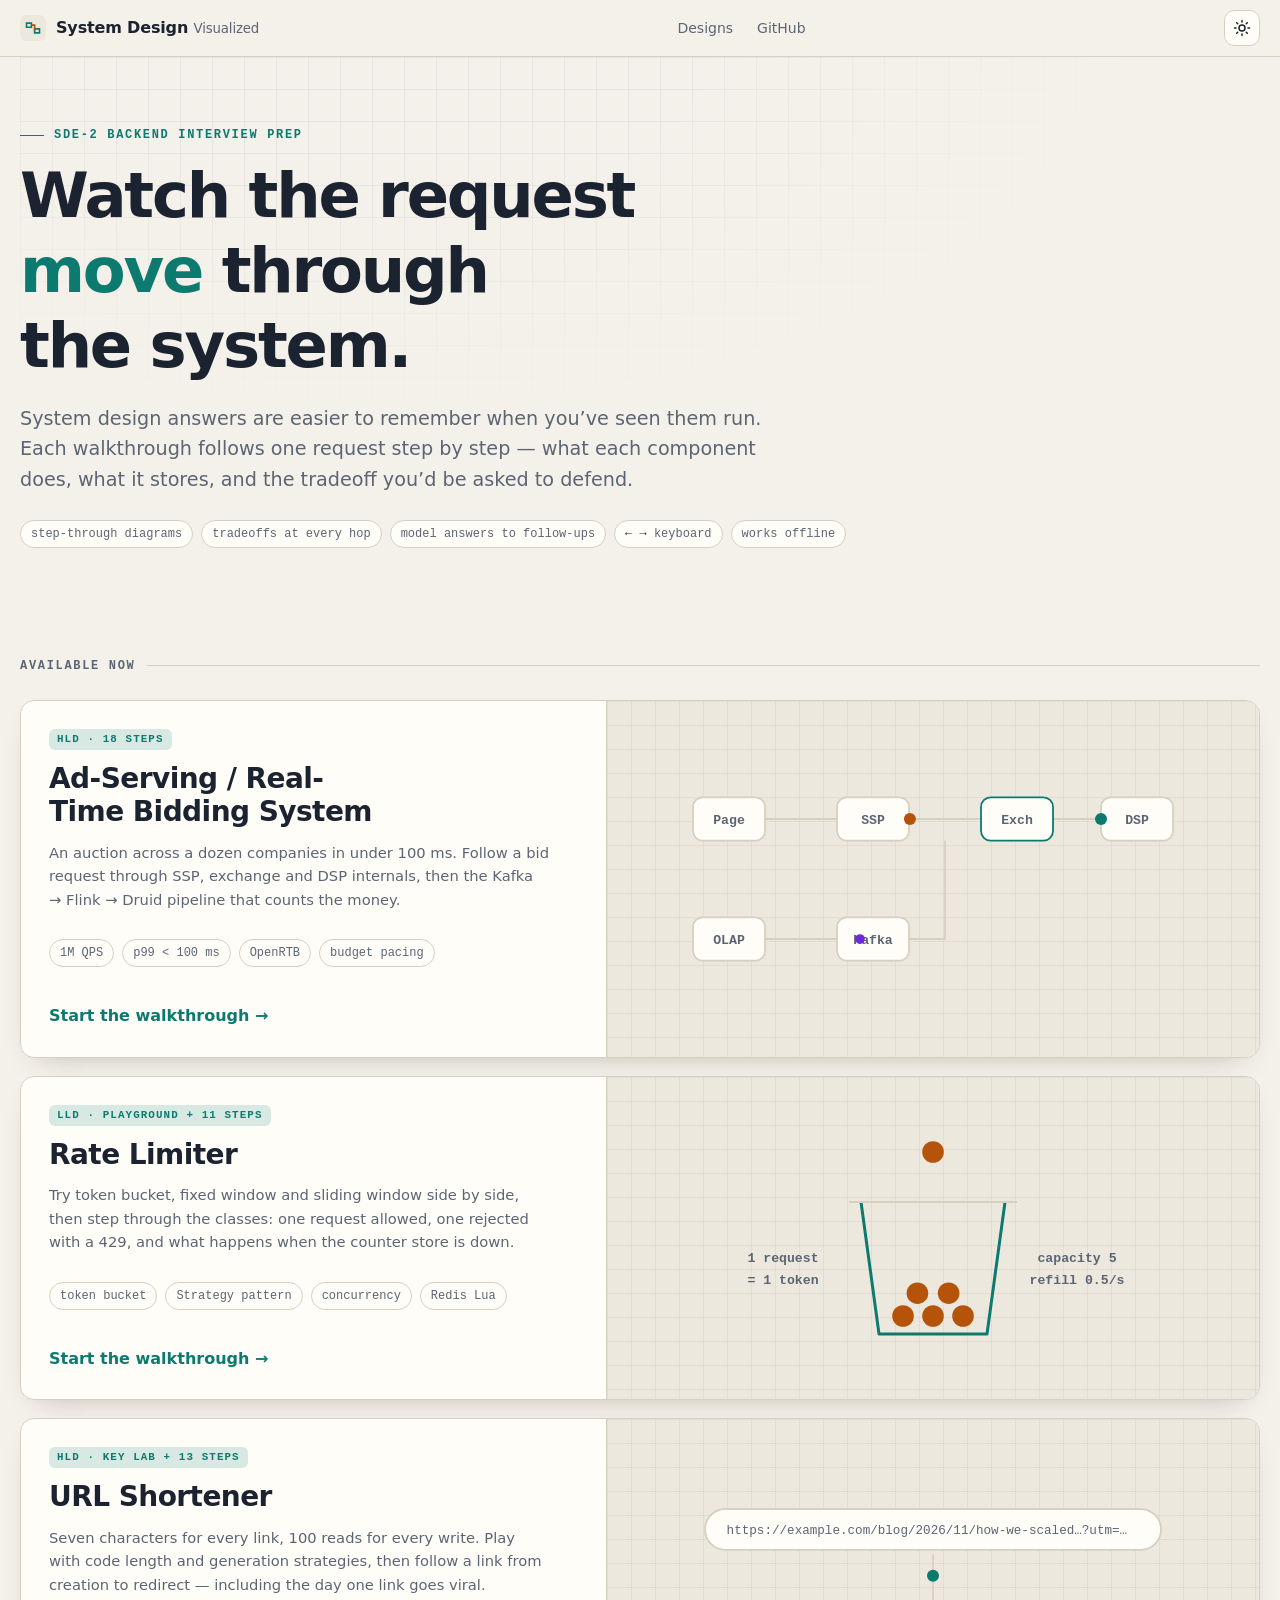
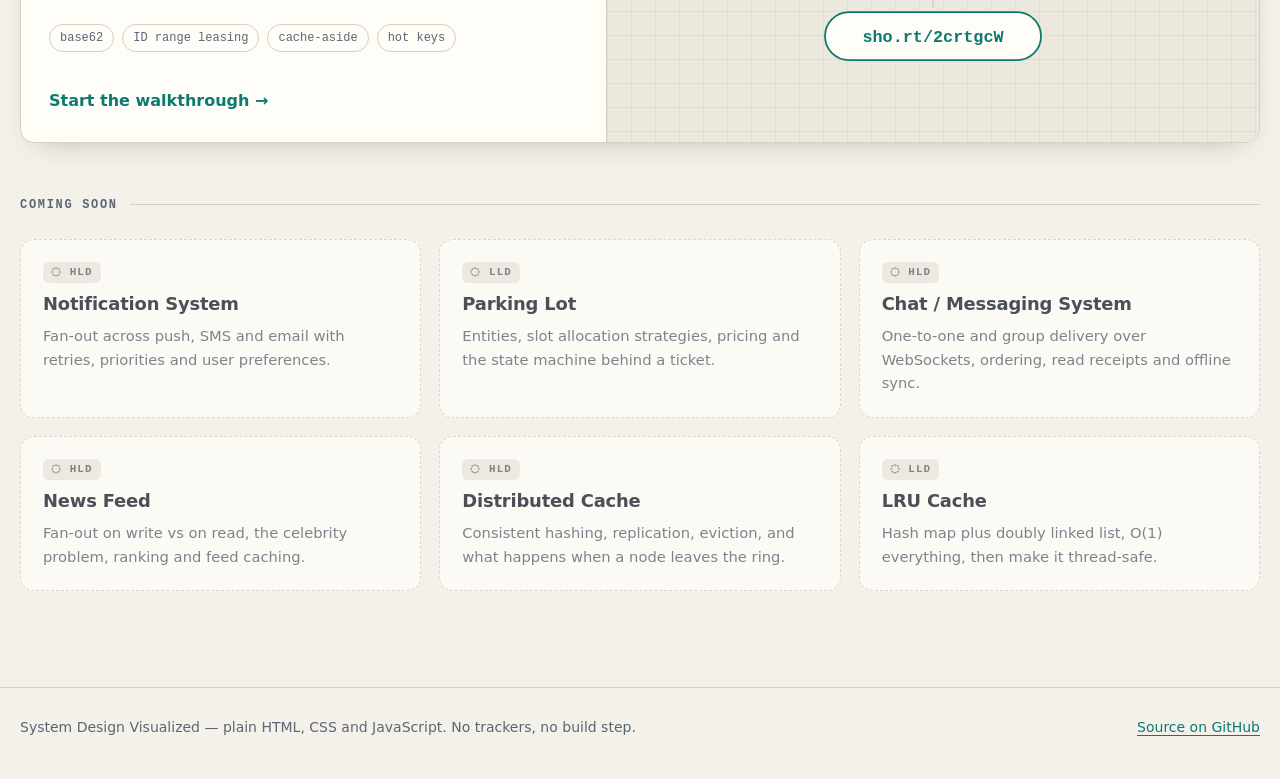
==== commit 753fbfe7: "Add URL Shortener (HLD) page and four new coming-soon problems - designs/url-shortener.html: require" ====
--- a/index.html
+++ b/index.html
@@ -101,15 +101,32 @@
           </svg>
         </div>
       </a>
+      <a class="card card-live" href="designs/url-shortener.html">
+        <div class="card-body">
+          <span class="card-tag">HLD · key lab + 13 steps</span>
+          <h3>URL Shortener</h3>
+          <p>Seven characters for every link, 100 reads for every write. Play with code length and generation strategies, then follow a link from creation to redirect — including the day one link goes viral.</p>
+          <ul class="chips" style="margin-top:4px">
+            <li class="chip">base62</li><li class="chip">ID range leasing</li><li class="chip">cache-aside</li><li class="chip">hot keys</li>
+          </ul>
+          <span class="card-cta">Start the walkthrough <span aria-hidden="true">→</span></span>
+        </div>
+        <!-- Decorative: a long URL collapses into a short code. -->
+        <div class="card-art" aria-hidden="true">
+          <svg viewBox="0 0 420 200">
+            <rect class="a-pill" x="20" y="40" width="380" height="34" rx="17"/>
+            <text class="a-text-l" x="38" y="61">https://example.com/blog/2026/11/how-we-scaled…?utm=…</text>
+            <path id="art-short" class="a-line" d="M210,78 V122"/>
+            <circle class="a-dot" r="5"><animateMotion dur="1.6s" repeatCount="indefinite" keyPoints="0;1;1" keyTimes="0;0.6;1" calcMode="linear"><mpath href="#art-short"/></animateMotion></circle>
+            <rect class="a-pill a-pill-hot" x="120" y="126" width="180" height="40" rx="20"/>
+            <text class="a-text-hot" x="210" y="151" text-anchor="middle">sho.rt/2crtgcW</text>
+          </svg>
+        </div>
+      </a>
     </div>
 
     <h2 class="section-label">Coming soon</h2>
     <div class="cards">
-      <div class="card card-soon">
-        <span class="card-tag">HLD</span>
-        <h3>URL Shortener</h3>
-        <p>Key generation, redirects at read-heavy scale, caching and analytics.</p>
-      </div>
       <div class="card card-soon">
         <span class="card-tag">HLD</span>
         <h3>Notification System</h3>
@@ -119,6 +136,26 @@
         <span class="card-tag">LLD</span>
         <h3>Parking Lot</h3>
         <p>Entities, slot allocation strategies, pricing and the state machine behind a ticket.</p>
+      </div>
+      <div class="card card-soon">
+        <span class="card-tag">HLD</span>
+        <h3>Chat / Messaging System</h3>
+        <p>One-to-one and group delivery over WebSockets, ordering, read receipts and offline sync.</p>
+      </div>
+      <div class="card card-soon">
+        <span class="card-tag">HLD</span>
+        <h3>News Feed</h3>
+        <p>Fan-out on write vs on read, the celebrity problem, ranking and feed caching.</p>
+      </div>
+      <div class="card card-soon">
+        <span class="card-tag">HLD</span>
+        <h3>Distributed Cache</h3>
+        <p>Consistent hashing, replication, eviction, and what happens when a node leaves the ring.</p>
+      </div>
+      <div class="card card-soon">
+        <span class="card-tag">LLD</span>
+        <h3>LRU Cache</h3>
+        <p>Hash map plus doubly linked list, O(1) everything, then make it thread-safe.</p>
       </div>
     </div>
   </section>
--- a/assets/style.css
+++ b/assets/style.css
@@ -575,3 +575,51 @@
 .card-art .a-token { fill: var(--money); }
 .card-art .a-bucket { fill: none; stroke: var(--accent); stroke-width: 2.5; stroke-linejoin: round; }
 @media (prefers-reduced-motion: reduce) { .card-art .a-token-move { display: none; } }
+
+/* ---------- 9. Short-code lab (.lab-*) — used by the URL Shortener page ---------- */
+.lab-grid { display: grid; grid-template-columns: repeat(2, minmax(0, 1fr)); }
+.lab-col { padding: 20px; display: grid; gap: 16px; align-content: start; min-width: 0; }
+.lab-col + .lab-col { border-left: 1px solid var(--line); }
+.lab-title { font: 600 0.7rem var(--mono); letter-spacing: 0.12em; text-transform: uppercase; color: var(--muted); }
+.lab-field { display: grid; gap: 8px; font-size: 0.88rem; }
+.lab-field > span { display: flex; justify-content: space-between; gap: 8px; }
+.lab-field b { font-family: var(--mono); color: var(--accent); }
+.lab-field input[type="range"] { width: 100%; accent-color: var(--accent); }
+.lab-field select, .lab-field input[type="url"] {
+  font: 0.86rem var(--mono); color: var(--text); background: var(--surface-2);
+  border: 1px solid var(--line); border-radius: 10px; padding: 10px 12px; min-height: 42px; width: 100%; min-width: 0;
+}
+.lab-kv { margin: 0; display: grid; gap: 0; border: 1px solid var(--line); border-radius: 10px; overflow: hidden; }
+.lab-kv > div { display: flex; justify-content: space-between; gap: 12px; padding: 9px 12px; font-size: 0.86rem; }
+.lab-kv > div + div { border-top: 1px dashed var(--line); }
+.lab-kv dt { color: var(--muted); }
+.lab-kv dd { margin: 0; font: 600 0.86rem var(--mono); text-align: right; font-variant-numeric: tabular-nums; }
+.lab-kv dd.is-bad { color: var(--danger); }
+.lab-codes { display: grid; gap: 8px; }
+.lab-code {
+  display: grid; grid-template-columns: minmax(0, 1fr) auto; gap: 2px 12px; align-items: baseline;
+  padding: 10px 12px; border-radius: 10px; background: var(--surface-2); border: 1px solid var(--line);
+}
+.lab-code > span { font-size: 0.84rem; font-weight: 600; }
+.lab-code > code { font: 700 1.15rem var(--mono); color: var(--accent); letter-spacing: 0.04em; }
+.lab-code small { grid-column: 1 / -1; color: var(--muted); font-size: 0.78rem; }
+.lab-code small code { font-size: 0.72rem; }
+.lab-steps summary { cursor: pointer; font-size: 0.86rem; color: var(--muted); }
+.lab-steps ol { list-style: none; margin: 10px 0 0; padding: 0; font: 0.76rem var(--mono); display: grid; gap: 4px; }
+.lab-steps li { display: grid; grid-template-columns: minmax(0, 1.3fr) minmax(0, 1.3fr) auto; gap: 8px; color: var(--muted); }
+.lab-steps li b { color: var(--money); }
+.lab-steps li > code { color: var(--accent); font-weight: 700; }
+.lab-steps li.lab-read { display: block; margin-top: 4px; color: var(--text); }
+.card-art .a-pill { fill: var(--surface); stroke: var(--line); stroke-width: 1.5; }
+.card-art .a-pill-hot { stroke: var(--accent); }
+.card-art .a-text-l { fill: var(--muted); font: 500 10.5px var(--mono); }
+.card-art .a-text-hot { fill: var(--accent); font: 700 14px var(--mono); }
+@media (max-width: 760px) {
+  .lab-grid { grid-template-columns: minmax(0, 1fr); }
+  .lab-col + .lab-col { border-left: 0; border-top: 1px solid var(--line); }
+  .lab-col { padding: 16px; }
+  .lab-kv > div { flex-direction: column; gap: 2px; }
+  .lab-kv dd { text-align: left; }
+  .lab-steps li { grid-template-columns: minmax(0, 1fr) auto; }
+  .lab-steps li > span:first-child { grid-column: 1 / -1; }
+}
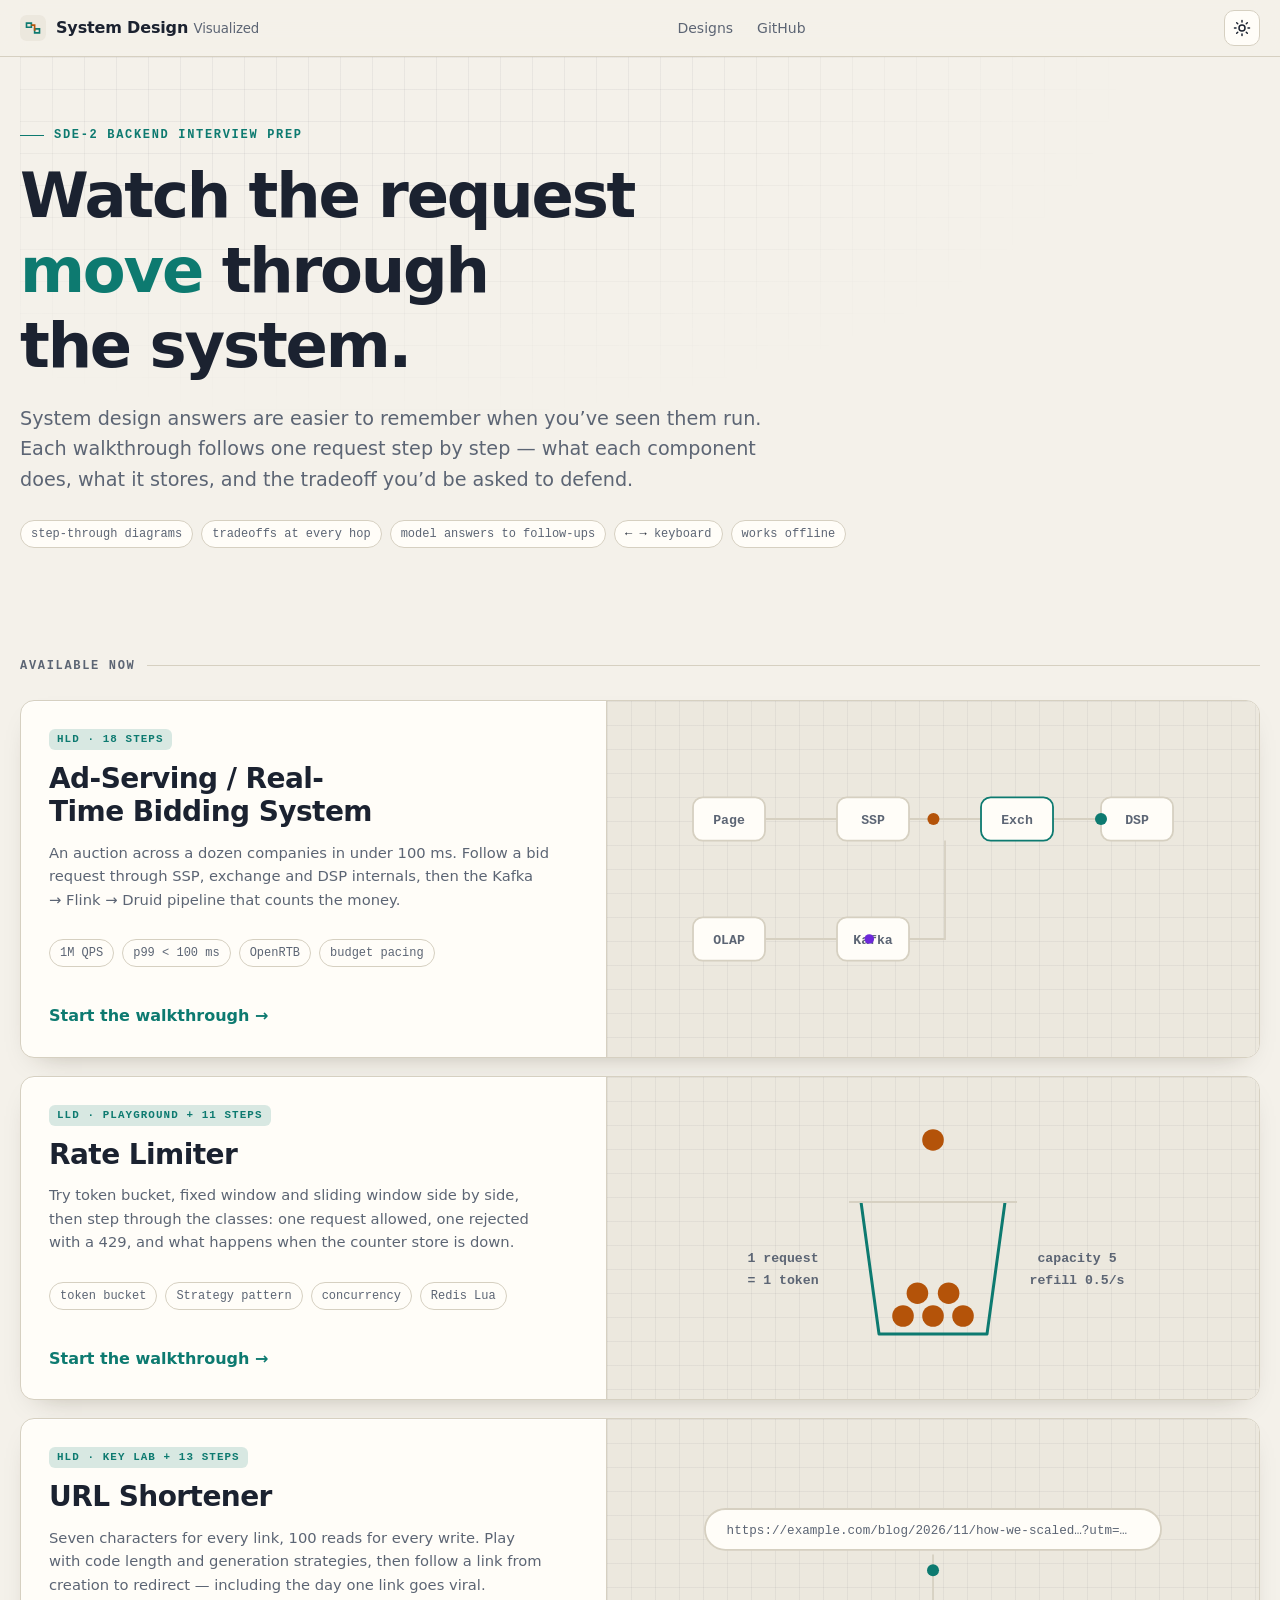
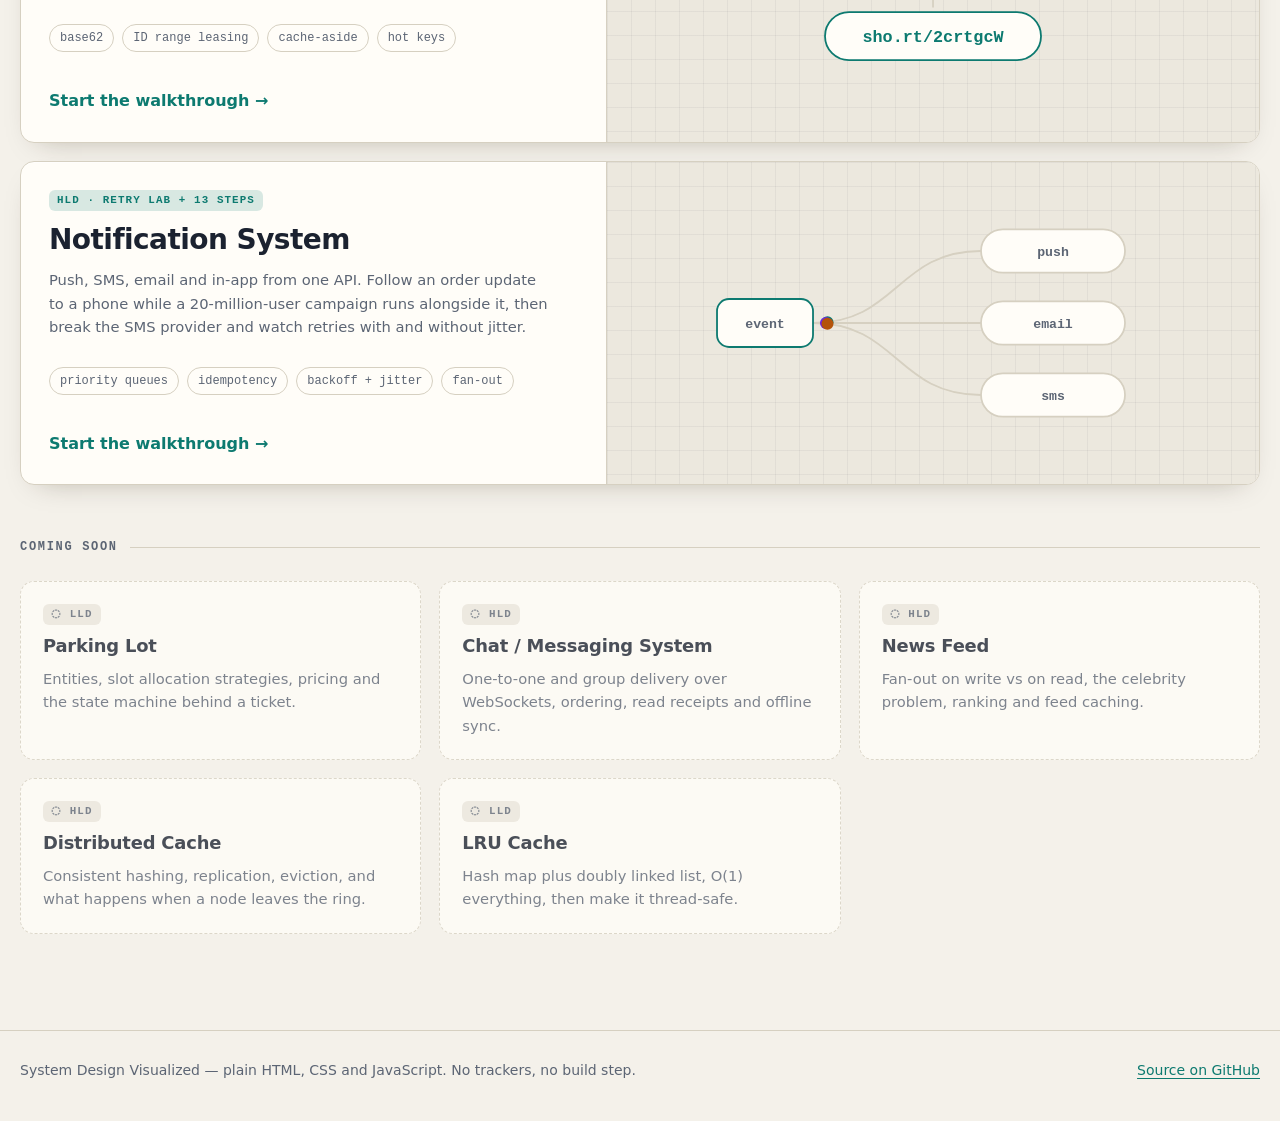
==== commit 52bd93c6: "Add Notification System (HLD) page with retry lab - designs/notification-system.html: requirements, " ====
--- a/index.html
+++ b/index.html
@@ -123,15 +123,36 @@
           </svg>
         </div>
       </a>
+      <a class="card card-live" href="designs/notification-system.html">
+        <div class="card-body">
+          <span class="card-tag">HLD · retry lab + 13 steps</span>
+          <h3>Notification System</h3>
+          <p>Push, SMS, email and in-app from one API. Follow an order update to a phone while a 20-million-user campaign runs alongside it, then break the SMS provider and watch retries with and without jitter.</p>
+          <ul class="chips" style="margin-top:4px">
+            <li class="chip">priority queues</li><li class="chip">idempotency</li><li class="chip">backoff + jitter</li><li class="chip">fan-out</li>
+          </ul>
+          <span class="card-cta">Start the walkthrough <span aria-hidden="true">→</span></span>
+        </div>
+        <!-- Decorative: one event fanning out to three channels. -->
+        <div class="card-art" aria-hidden="true">
+          <svg viewBox="0 0 420 200">
+            <path id="art-n1" class="a-line" d="M110,100 C180,100 180,40 250,40"/>
+            <path id="art-n2" class="a-line" d="M110,100 H250"/>
+            <path id="art-n3" class="a-line" d="M110,100 C180,100 180,160 250,160"/>
+            <rect class="a-box a-hot" x="30" y="80" width="80" height="40" rx="10"/><text class="a-text" x="70" y="104">event</text>
+            <rect class="a-chan" x="250" y="22" width="120" height="36" rx="18"/><text class="a-text" x="310" y="44">push</text>
+            <rect class="a-chan" x="250" y="82" width="120" height="36" rx="18"/><text class="a-text" x="310" y="104">email</text>
+            <rect class="a-chan" x="250" y="142" width="120" height="36" rx="18"/><text class="a-text" x="310" y="164">sms</text>
+            <circle class="a-dot" r="5"><animateMotion dur="1.8s" repeatCount="indefinite" keyPoints="0;1;1" keyTimes="0;0.6;1" calcMode="linear"><mpath href="#art-n1"/></animateMotion></circle>
+            <circle class="a-dot-3" r="5"><animateMotion dur="1.8s" repeatCount="indefinite" keyPoints="0;1;1" keyTimes="0;0.6;1" calcMode="linear"><mpath href="#art-n2"/></animateMotion></circle>
+            <circle class="a-dot-2" r="5"><animateMotion dur="1.8s" repeatCount="indefinite" keyPoints="0;1;1" keyTimes="0;0.6;1" calcMode="linear"><mpath href="#art-n3"/></animateMotion></circle>
+          </svg>
+        </div>
+      </a>
     </div>
 
     <h2 class="section-label">Coming soon</h2>
     <div class="cards">
-      <div class="card card-soon">
-        <span class="card-tag">HLD</span>
-        <h3>Notification System</h3>
-        <p>Fan-out across push, SMS and email with retries, priorities and user preferences.</p>
-      </div>
       <div class="card card-soon">
         <span class="card-tag">LLD</span>
         <h3>Parking Lot</h3>
--- a/assets/style.css
+++ b/assets/style.css
@@ -623,3 +623,44 @@
   .lab-steps li { grid-template-columns: minmax(0, 1fr) auto; }
   .lab-steps li > span:first-child { grid-column: 1 / -1; }
 }
+
+/* ---------- 10. Retry lab (.rl-*) — used by the Notification System page ---------- */
+.rl-controls { display: grid; grid-template-columns: repeat(2, minmax(0, 1fr)); gap: 16px 24px; }
+.rl-plot {
+  position: relative; height: 220px; border: 1px solid var(--line); border-radius: 10px; overflow: hidden;
+  background: linear-gradient(90deg, var(--bg-grid) 1px, transparent 1px) 0 0 / 25% 100%, var(--surface-2);
+}
+.rl-chart { position: absolute; inset: 0; width: 100%; height: 100%; display: block; }
+.rl-outage { fill: color-mix(in srgb, var(--danger) 10%, transparent); }
+.rl-ok { fill: var(--accent); }
+.rl-no { fill: var(--danger); opacity: 0.75; }
+.rl-clip { fill: var(--money); }
+.rl-cap { stroke: var(--money); stroke-width: 2; stroke-dasharray: 6 5; vector-effect: non-scaling-stroke; }
+.rl-outage-label {
+  position: absolute; top: 0; left: 0; padding: 6px 8px; font: 600 0.66rem var(--mono); color: var(--danger);
+  white-space: nowrap; overflow: visible; z-index: 1; pointer-events: none;
+  border-right: 2px dashed color-mix(in srgb, var(--danger) 60%, transparent); height: 100%;
+}
+.rl-cap-label {
+  position: absolute; right: 8px; transform: translateY(-4px); font: 600 0.66rem var(--mono); color: var(--money);
+  z-index: 1; pointer-events: none; background: color-mix(in srgb, var(--surface-2) 85%, transparent); padding: 0 4px; border-radius: 4px;
+}
+.rl-ymax { position: absolute; right: 8px; top: 6px; font: 0.64rem var(--mono); color: var(--muted); z-index: 1; }
+.rl-legend { display: flex; flex-wrap: wrap; gap: 6px 18px; font-size: 0.8rem; color: var(--muted); }
+.rl-legend i { display: inline-block; width: 10px; height: 10px; border-radius: 3px; margin-right: 6px; vertical-align: -1px; }
+.rl-legend .is-ok { background: var(--accent); }
+.rl-legend .is-no { background: var(--danger); opacity: 0.75; }
+.rl-legend .is-cap { height: 0; border-top: 2px dashed var(--money); border-radius: 0; vertical-align: 3px; }
+.rl-kv { grid-template-columns: repeat(5, minmax(0, 1fr)); }
+.rl-kv > div { flex-direction: column; gap: 2px; }
+.rl-kv > div + div { border-top: 0; border-left: 1px dashed var(--line); }
+.rl-kv dd { text-align: left; font-size: 1rem; }
+.card-art .a-chan { fill: var(--surface); stroke: var(--line); stroke-width: 1.5; }
+@media (max-width: 760px) {
+  .rl-controls { grid-template-columns: minmax(0, 1fr); }
+  .rl-plot { height: 180px; }
+  .rl-kv { grid-template-columns: repeat(2, minmax(0, 1fr)); }
+  .rl-kv > div + div { border-left: 0; }
+  .rl-kv > div:nth-child(n + 3) { border-top: 1px dashed var(--line); }
+  .rl-kv > div:nth-child(even) { border-left: 1px dashed var(--line); }
+}
